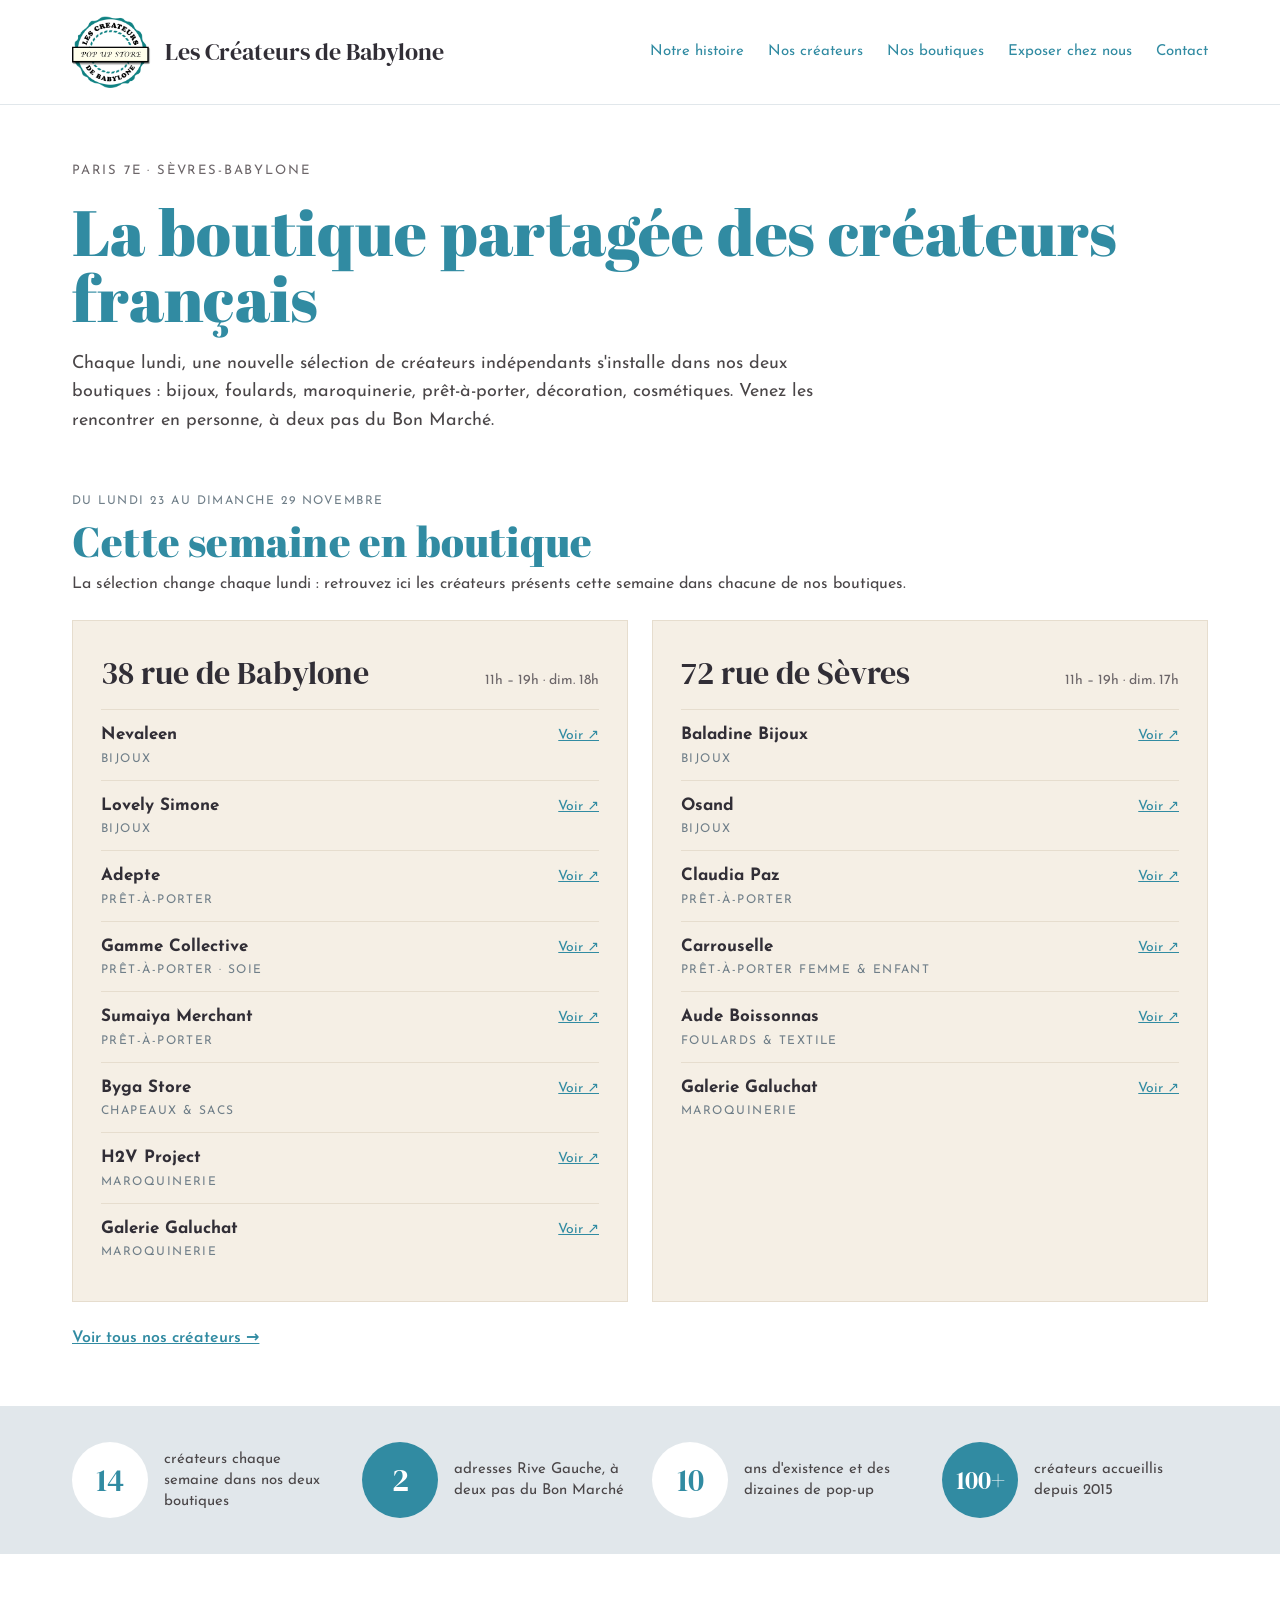
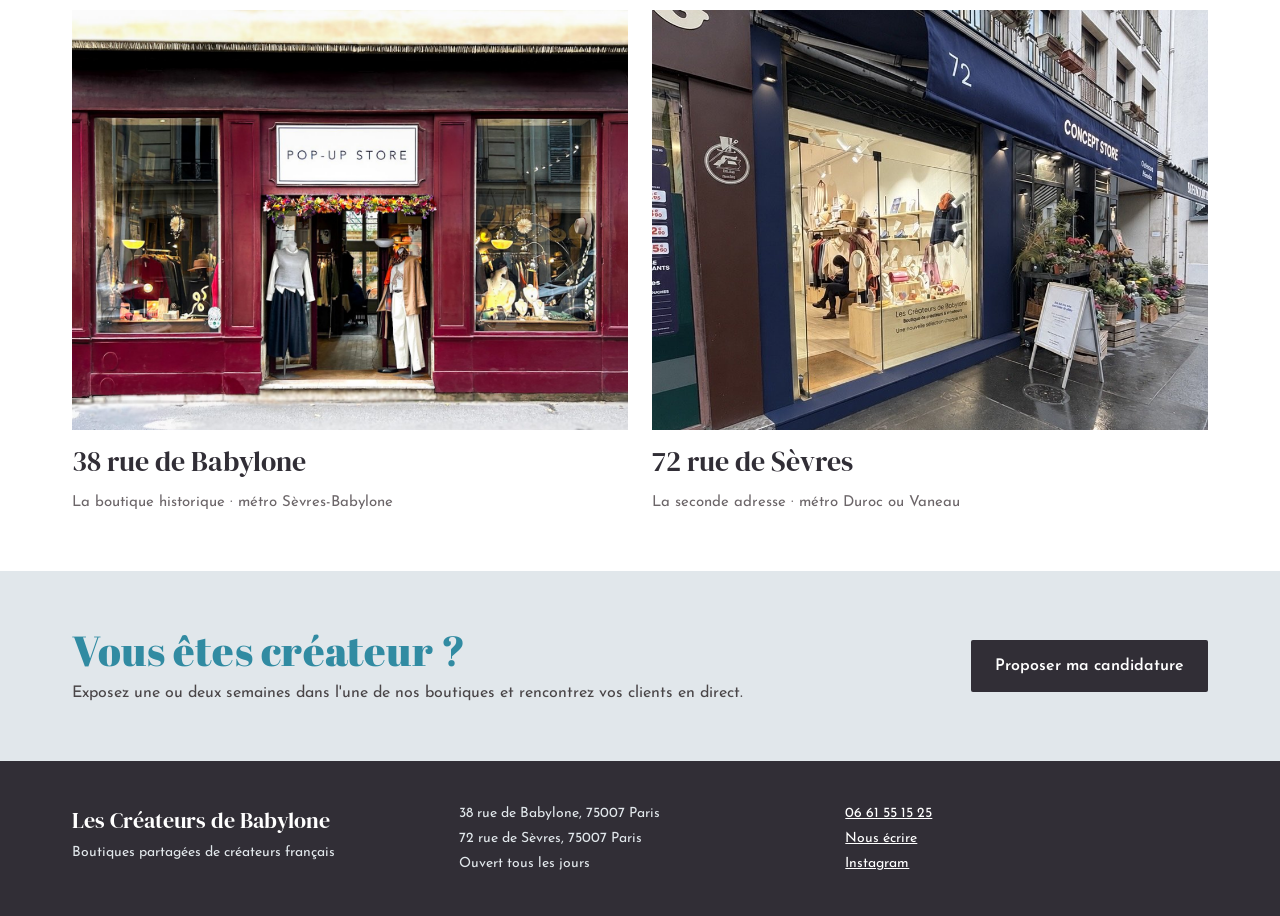
==== index.html @ 1c0a89b7 "Mise en ligne du site Les Créateurs de Babylone Co-Authored-By: Claude Opus 5.5 <noreply@anthropic.c" ====
<!doctype html>
<html lang="fr">
<head>
<meta charset="utf-8">
<meta name="viewport" content="width=device-width, initial-scale=1">
<title>Les Créateurs de Babylone – Boutiques de créateurs français, Paris 7e</title>
<meta name="description" content="Deux boutiques partagées de créateurs et artisans français, 38 rue de Babylone et 72 rue de Sèvres (Paris 7e). Bijoux, prêt-à-porter, foulards, maroquinerie, déco : nouveaux créateurs chaque lundi.">
<link rel="canonical" href="https://www.lescreateursdebabylone.fr/">
<meta property="og:type" content="website">
<meta property="og:locale" content="fr_FR">
<meta property="og:site_name" content="Les Créateurs de Babylone">
<meta property="og:title" content="Les Créateurs de Babylone – Boutiques de créateurs français, Paris 7e">
<meta property="og:description" content="Deux boutiques partagées de créateurs et artisans français, 38 rue de Babylone et 72 rue de Sèvres (Paris 7e). Bijoux, prêt-à-porter, foulards, maroquinerie, déco : nouveaux créateurs chaque lundi.">
<meta property="og:url" content="https://www.lescreateursdebabylone.fr/">
<meta property="og:image" content="https://www.lescreateursdebabylone.fr/img/partage.jpg">
<meta name="twitter:card" content="summary_large_image">
<link rel="icon" type="image/png" href="/favicon.png">
<link rel="apple-touch-icon" href="/img/apple-touch-icon.png">
<link rel="preconnect" href="https://fonts.googleapis.com">
<link rel="preconnect" href="https://fonts.gstatic.com" crossorigin>
<link href="https://fonts.googleapis.com/css2?family=Abril+Fatface&family=DM+Serif+Display&family=Josefin+Sans:wght@300;400;600;700&display=swap" rel="stylesheet">
<link rel="stylesheet" href="/style.css">
<script type="application/ld+json">{"@context": "https://schema.org", "@type": "Organization", "name": "Les Créateurs de Babylone", "url": "https://www.lescreateursdebabylone.fr/", "logo": "https://www.lescreateursdebabylone.fr/img/logo.png", "telephone": "+33661551525", "foundingDate": "2015", "sameAs": ["https://www.instagram.com/lescreateursdebabylone/"], "description": "Boutiques partagées de créateurs et artisans français à Paris 7e : bijoux, prêt-à-porter, foulards, maroquinerie, décoration, cosmétique. Nouveaux créateurs chaque lundi.", "department": [{"@type": "Store", "name": "Les Créateurs de Babylone – 38 rue de Babylone", "image": "https://www.lescreateursdebabylone.fr/img/boutique-babylone.jpg", "telephone": "+33661551525", "url": "https://www.lescreateursdebabylone.fr/nos-boutiques.html", "priceRange": "€€", "address": {"@type": "PostalAddress", "streetAddress": "38 rue de Babylone", "postalCode": "75007", "addressLocality": "Paris", "addressCountry": "FR"}, "openingHoursSpecification": [{"@type": "OpeningHoursSpecification", "dayOfWeek": ["Monday", "Tuesday", "Wednesday", "Thursday", "Friday", "Saturday"], "opens": "11:00", "closes": "19:00"}, {"@type": "OpeningHoursSpecification", "dayOfWeek": "Sunday", "opens": "11:00", "closes": "18:00"}]}, {"@type": "Store", "name": "Les Créateurs de Babylone – 72 rue de Sèvres", "image": "https://www.lescreateursdebabylone.fr/img/boutique-sevres.jpg", "telephone": "+33661551525", "url": "https://www.lescreateursdebabylone.fr/nos-boutiques.html", "priceRange": "€€", "address": {"@type": "PostalAddress", "streetAddress": "72 rue de Sèvres", "postalCode": "75007", "addressLocality": "Paris", "addressCountry": "FR"}, "openingHoursSpecification": [{"@type": "OpeningHoursSpecification", "dayOfWeek": ["Monday", "Tuesday", "Wednesday", "Thursday", "Friday", "Saturday"], "opens": "11:00", "closes": "19:00"}, {"@type": "OpeningHoursSpecification", "dayOfWeek": "Sunday", "opens": "11:00", "closes": "17:00"}]}]}</script>
</head>
<body>
<header class="site-header">
  <nav class="wrap nav">
    <a class="brand" href="/"><img src="/img/logo.png" alt="Logo Les Créateurs de Babylone" width="240" height="219">Les Créateurs de Babylone</a>
    <div class="links"><a href="/notre-histoire.html">Notre histoire</a><a href="/nos-createurs.html">Nos créateurs</a><a href="/nos-boutiques.html">Nos boutiques</a><a href="/exposer.html">Exposer chez nous</a><a href="/contact.html">Contact</a></div>
  </nav>
</header>
<main>
<section class="wrap hero">
  <p class="kicker">Paris 7e · Sèvres-Babylone</p>
  <h1>La boutique partagée des créateurs français</h1>
  <p class="lead">Chaque lundi, une nouvelle sélection de créateurs indépendants s'installe dans nos deux boutiques : bijoux, foulards, maroquinerie, prêt-à-porter, décoration, cosmétiques. Venez les rencontrer en personne, à deux pas du Bon Marché.</p>
</section>
<section id="semaine" class="wrap section week">
  <div class="section-head">
    <!-- SEMAINE-DATE:DEBUT --><p class="kicker small">Du lundi 23 au dimanche 29 novembre</p><!-- SEMAINE-DATE:FIN -->
    <h2>Cette semaine en boutique</h2>
    <p>La sélection change chaque lundi : retrouvez ici les créateurs présents cette semaine dans chacune de nos boutiques.</p>
  </div>
  <div class="week-grid">
    <div class="card week-card">
      <div class="week-title"><h3>38 rue de Babylone</h3><span>11h – 19h · dim. 18h</span></div>
      <!-- SEMAINE-BABYLONE:DEBUT -->
      <ul class="week-list"><li><span><strong>Nevaleen</strong><span class="cat">Bijoux</span></span><a href="https://www.instagram.com/nevaleen_paris/" rel="noopener">Voir ↗</a></li><li><span><strong>Lovely Simone</strong><span class="cat">Bijoux</span></span><a href="https://lovelysimone.fr" rel="noopener">Voir ↗</a></li><li><span><strong>Adepte</strong><span class="cat">Prêt-à-porter</span></span><a href="https://www.adepte.fr" rel="noopener">Voir ↗</a></li><li><span><strong>Gamme Collective</strong><span class="cat">Prêt-à-porter · soie</span></span><a href="https://shop.gammecollective.com" rel="noopener">Voir ↗</a></li><li><span><strong>Sumaiya Merchant</strong><span class="cat">Prêt-à-porter</span></span><a href="https://www.instagram.com/sumaiyamerchantlabel/" rel="noopener">Voir ↗</a></li><li><span><strong>Byga Store</strong><span class="cat">Chapeaux & sacs</span></span><a href="https://www.bygastore.com" rel="noopener">Voir ↗</a></li><li><span><strong>H2V Project</strong><span class="cat">Maroquinerie</span></span><a href="https://h2vproject.com" rel="noopener">Voir ↗</a></li><li><span><strong>Galerie Galuchat</strong><span class="cat">Maroquinerie</span></span><a href="https://galerie-galuchat.com" rel="noopener">Voir ↗</a></li></ul>
      <!-- SEMAINE-BABYLONE:FIN -->
    </div>
    <div class="card week-card">
      <div class="week-title"><h3>72 rue de Sèvres</h3><span>11h – 19h · dim. 17h</span></div>
      <!-- SEMAINE-SEVRES:DEBUT -->
      <ul class="week-list"><li><span><strong>Baladine Bijoux</strong><span class="cat">Bijoux</span></span><a href="https://www.baladine-joaillerie.com" rel="noopener">Voir ↗</a></li><li><span><strong>Osand</strong><span class="cat">Bijoux</span></span><a href="https://osandparis.com" rel="noopener">Voir ↗</a></li><li><span><strong>Claudia Paz</strong><span class="cat">Prêt-à-porter</span></span><a href="https://www.instagram.com/claudiapazparis/" rel="noopener">Voir ↗</a></li><li><span><strong>Carrouselle</strong><span class="cat">Prêt-à-porter femme & enfant</span></span><a href="https://www.carrouselle.com" rel="noopener">Voir ↗</a></li><li><span><strong>Aude Boissonnas</strong><span class="cat">Foulards & textile</span></span><a href="https://www.audeboissonnas.com" rel="noopener">Voir ↗</a></li><li><span><strong>Galerie Galuchat</strong><span class="cat">Maroquinerie</span></span><a href="https://galerie-galuchat.com" rel="noopener">Voir ↗</a></li></ul>
      <!-- SEMAINE-SEVRES:FIN -->
    </div>
  </div>
  <a class="more" href="/nos-createurs.html">Voir tous nos créateurs →</a>
</section>
<section class="band"><div class="wrap stats"><div class="stat"><span class="num ">14</span><span>créateurs chaque semaine dans nos deux boutiques</span></div><div class="stat"><span class="num fill">2</span><span>adresses Rive Gauche, à deux pas du Bon Marché</span></div><div class="stat"><span class="num ">10</span><span>ans d'existence et des dizaines de pop-up</span></div><div class="stat"><span class="num fill small">100+</span><span>créateurs accueillis depuis 2015</span></div></div></section>
<section class="wrap section shops-teaser">
  <a href="/nos-boutiques.html#babylone"><img src="/img/boutique-babylone.jpg" alt="Façade de la boutique Les Créateurs de Babylone, 38 rue de Babylone" loading="lazy"><strong>38 rue de Babylone</strong><span>La boutique historique · métro Sèvres-Babylone</span></a>
  <a href="/nos-boutiques.html#sevres"><img src="/img/boutique-sevres.jpg" alt="Façade de la boutique Les Créateurs de Babylone, 72 rue de Sèvres" loading="lazy"><strong>72 rue de Sèvres</strong><span>La seconde adresse · métro Duroc ou Vaneau</span></a>
</section>
<section class="band"><div class="wrap cta">
  <div><h2>Vous êtes créateur ?</h2><p>Exposez une ou deux semaines dans l'une de nos boutiques et rencontrez vos clients en direct.</p></div>
  <a class="btn dark" href="/exposer.html">Proposer ma candidature</a>
</div></section>
</main>
<footer class="site-footer">
  <div class="wrap footer-grid">
    <div><strong class="footer-title">Les Créateurs de Babylone</strong><br>Boutiques partagées de créateurs français</div>
    <div>38 rue de Babylone, 75007 Paris<br>72 rue de Sèvres, 75007 Paris<br>Ouvert tous les jours</div>
    <div><a href="tel:+33661551525">06 61 55 15 25</a><br><!-- CONTACT-EMAIL --><a href="/contact.html">Nous écrire</a><br><a href="https://www.instagram.com/lescreateursdebabylone/">Instagram</a></div>
  </div>
</footer>
</body>
</html>
---- style.css ----
:root{--teal:#318BA2;--teal-dark:#26717F;--ink:#312E36;--text:#4A4648;--muted:#6C6669;--muted2:#707F89;--band:#E1E7EB;--card:#F5EFE5;--line:#E6DDCE}
*{box-sizing:border-box}
html{scroll-behavior:smooth}
body{margin:0;background:#fff;color:var(--ink);font-family:'Josefin Sans',system-ui,sans-serif;font-size:16px;line-height:1.5;-webkit-font-smoothing:antialiased}
img{max-width:100%;display:block}
a{color:var(--teal)}a:hover{color:var(--teal-dark)}
h1,h2{font-family:'Abril Fatface',serif;font-weight:400;color:var(--teal);letter-spacing:.005em;margin:0}
h1{font-size:clamp(38px,6vw,64px);line-height:1.04}
h2{font-size:clamp(28px,3.6vw,42px);line-height:1.1}
h3{font-family:'DM Serif Display',serif;font-weight:400;font-size:clamp(24px,2.6vw,32px);margin:0}
p{margin:0}
.wrap{max-width:1200px;margin:0 auto;padding-left:32px;padding-right:32px}
.section{padding-top:40px;padding-bottom:56px}
.kicker{font-size:13px;letter-spacing:.14em;text-transform:uppercase;color:var(--muted)}
.kicker.small{font-size:12px;letter-spacing:.12em;color:var(--muted2)}
.lead{font-size:18px;line-height:1.6;color:var(--text);max-width:760px}
.btn{display:inline-block;padding:14px 24px;background:var(--teal);color:#fff;text-decoration:none;font-weight:600;border-radius:2px}
.btn:hover{background:var(--teal-dark);color:#fff}
.btn.dark{background:var(--ink)}
.btn.ghost{background:transparent;color:var(--teal);border:1px solid var(--teal)}
.card{background:var(--card);border:1px solid var(--line)}
.cat{font-size:12px;letter-spacing:.12em;text-transform:uppercase;color:var(--muted2)}

/* header */
.site-header{border-bottom:1px solid var(--band)}
.nav{display:flex;flex-wrap:wrap;align-items:center;justify-content:space-between;gap:16px;padding-top:16px;padding-bottom:16px}
.brand{display:flex;align-items:center;gap:14px;font-family:'DM Serif Display',serif;font-size:24px;color:var(--ink);text-decoration:none}
.brand img{height:72px;width:auto}
.links{display:flex;flex-wrap:wrap;gap:8px 24px;font-size:15px}
.links a{text-decoration:none}
.links a[aria-current=page]{color:var(--ink);text-decoration:underline;text-underline-offset:5px}

/* hero */
.hero{padding-top:56px;padding-bottom:16px;display:flex;flex-direction:column;gap:18px}

/* semaine */
.section-head{display:flex;flex-direction:column;gap:8px;margin-bottom:24px}
.section-head p:last-child{color:var(--text)}
.week-grid{display:grid;grid-template-columns:repeat(auto-fit,minmax(320px,1fr));gap:24px}
.week-card{padding:28px}
.week-title{display:flex;justify-content:space-between;align-items:baseline;flex-wrap:wrap;gap:8px;margin-bottom:12px}
.week-title span{font-size:14px;color:var(--muted)}
.week-list{list-style:none;margin:0;padding:0}
.week-list li{display:flex;justify-content:space-between;align-items:baseline;gap:12px;padding:12px 0;border-top:1px solid var(--line)}
.week-list li>span{display:flex;flex-direction:column;gap:2px}
.week-list strong{font-size:17px}
.week-list a{font-size:14px;white-space:nowrap}
.more{display:inline-block;margin-top:24px;font-weight:600}

/* bandeaux */
.band{background:var(--band)}
.stats{display:grid;grid-template-columns:repeat(auto-fit,minmax(240px,1fr));gap:24px;padding-top:36px;padding-bottom:36px}
.stat{display:flex;align-items:center;gap:16px;font-size:15px;line-height:1.4;color:var(--text)}
.num{flex:0 0 auto;width:76px;height:76px;border-radius:50%;background:#fff;color:var(--teal);display:flex;align-items:center;justify-content:center;font-family:'DM Serif Display',serif;font-size:32px}
.num.fill{background:var(--teal);color:#fff}.num.small{font-size:26px}
.cta{display:flex;flex-wrap:wrap;gap:24px;align-items:center;justify-content:space-between;padding-top:56px;padding-bottom:56px}
.cta>div{flex:1 1 480px;display:flex;flex-direction:column;gap:8px}
.cta p{color:var(--text)}

/* vignettes boutiques */
.shops-teaser{display:grid;grid-template-columns:repeat(auto-fit,minmax(300px,1fr));gap:24px;padding-top:56px}
.shops-teaser a{display:flex;flex-direction:column;gap:10px;color:var(--ink);text-decoration:none}
.shops-teaser img{width:100%;height:420px;object-fit:cover}
.shops-teaser strong{font-family:'DM Serif Display',serif;font-weight:400;font-size:28px}
.shops-teaser span{font-size:15px;color:var(--muted)}

/* histoire */
.split{display:flex;flex-wrap:wrap;gap:48px;align-items:flex-start}
.split-img{flex:1 1 340px;min-width:0;width:100%;height:460px;object-fit:cover}
.timeline{flex:2 1 520px;min-width:0}
.tl-row{display:grid;grid-template-columns:150px minmax(0,1fr);gap:24px;padding:22px 0;border-top:1px solid var(--band)}
.tl-year{font-family:'DM Serif Display',serif;font-weight:400;font-size:26px;color:var(--teal)}
.tl-row div{display:flex;flex-direction:column;gap:6px}
.tl-row div strong{font-size:18px}
.tl-row p{font-size:15px;line-height:1.6;color:var(--text)}
.values{display:grid;grid-template-columns:repeat(auto-fit,minmax(240px,1fr));gap:16px;margin-top:24px}
.value{padding:20px;display:flex;flex-direction:column;gap:6px}
.value strong{font-family:'DM Serif Display',serif;font-weight:400;font-size:24px}
.value span{font-size:14px;line-height:1.6;color:var(--text)}

/* créateurs */
.makers{display:flex;flex-direction:column;gap:36px}
.chips{display:flex;flex-wrap:wrap;gap:10px}
.chip{padding:10px 16px;border:1px solid var(--teal);border-radius:999px;text-decoration:none;font-size:14px}
.cat-block{display:flex;flex-direction:column;gap:14px}
.cat-block h2{font-size:32px;scroll-margin-top:20px}
.maker-grid{display:grid;grid-template-columns:repeat(auto-fill,minmax(220px,1fr));gap:12px}
.maker{padding:18px;display:flex;flex-direction:column;gap:6px}
.maker strong{font-size:16px}.maker a{font-size:14px;font-weight:600}

/* boutiques */
.shops{display:flex;flex-direction:column;gap:64px}
.shop{display:flex;flex-wrap:wrap;gap:40px;align-items:flex-start;scroll-margin-top:20px}
.shop-img{flex:1 1 440px;min-width:0;width:100%;height:520px;object-fit:cover}
.shop-img.natural{height:auto}
.shop-body{flex:1 1 420px;min-width:0;display:flex;flex-direction:column;gap:14px}
.shop-body>p:not(.kicker){font-size:16px;line-height:1.6;color:var(--text)}
.shop-body ul{margin:0;padding-left:20px;font-size:15px;line-height:1.7}
.hours div{display:flex;justify-content:space-between;gap:16px;padding:8px 0;border-bottom:1px solid var(--line);font-size:15px}
.shop-body>a{font-weight:600}

/* exposer */
.apply{display:flex;flex-wrap:wrap;gap:40px;align-items:flex-start}
.apply-info{flex:1 1 360px;display:flex;flex-direction:column;gap:20px}
.steps{list-style:none;margin:0;padding:0;display:flex;flex-direction:column;gap:16px}
.steps li{display:flex;gap:14px;font-size:15px;line-height:1.6}
.steps strong{font-family:'DM Serif Display',serif;font-weight:400;font-size:28px;color:var(--teal);min-width:24px;line-height:1}
.conditions{flex:1 1 440px;background:var(--band);padding:28px;display:flex;flex-direction:column;gap:12px;font-size:15px;line-height:1.6}
.conditions>strong{font-family:'DM Serif Display',serif;font-weight:400;font-size:28px}
.btn-row{display:flex;flex-wrap:wrap;gap:12px;margin-top:8px}

/* contact */
.contact-grid{display:grid;grid-template-columns:repeat(auto-fit,minmax(280px,1fr));gap:20px}
.contact{padding:28px;display:flex;flex-direction:column;gap:8px}
.contact a,.contact .big{font-weight:600;font-size:17px;text-decoration:none;overflow-wrap:anywhere}

/* footer */
.site-footer{background:var(--ink);color:var(--band);margin-top:0}
.footer-grid{display:grid;grid-template-columns:repeat(auto-fit,minmax(220px,1fr));gap:24px;padding-top:40px;padding-bottom:40px;font-size:14px;line-height:1.8}
.footer-title{font-family:'DM Serif Display',serif;font-weight:400;font-size:22px;color:#fff}
.site-footer a{color:#fff}

/* mobile */
@media (max-width:700px){
  .wrap{padding-left:20px;padding-right:20px}
  .brand{font-size:20px}.brand img{height:56px}
  .links{gap:6px 16px;font-size:14px}
  .hero{padding-top:32px}
  .week-grid{grid-template-columns:1fr}
  .week-card{padding:20px}
  .shops-teaser img{height:260px}
  .split-img{height:280px}
  .tl-row{grid-template-columns:1fr;gap:6px}
  .shop-img{height:320px}
  .shop{gap:24px}
}
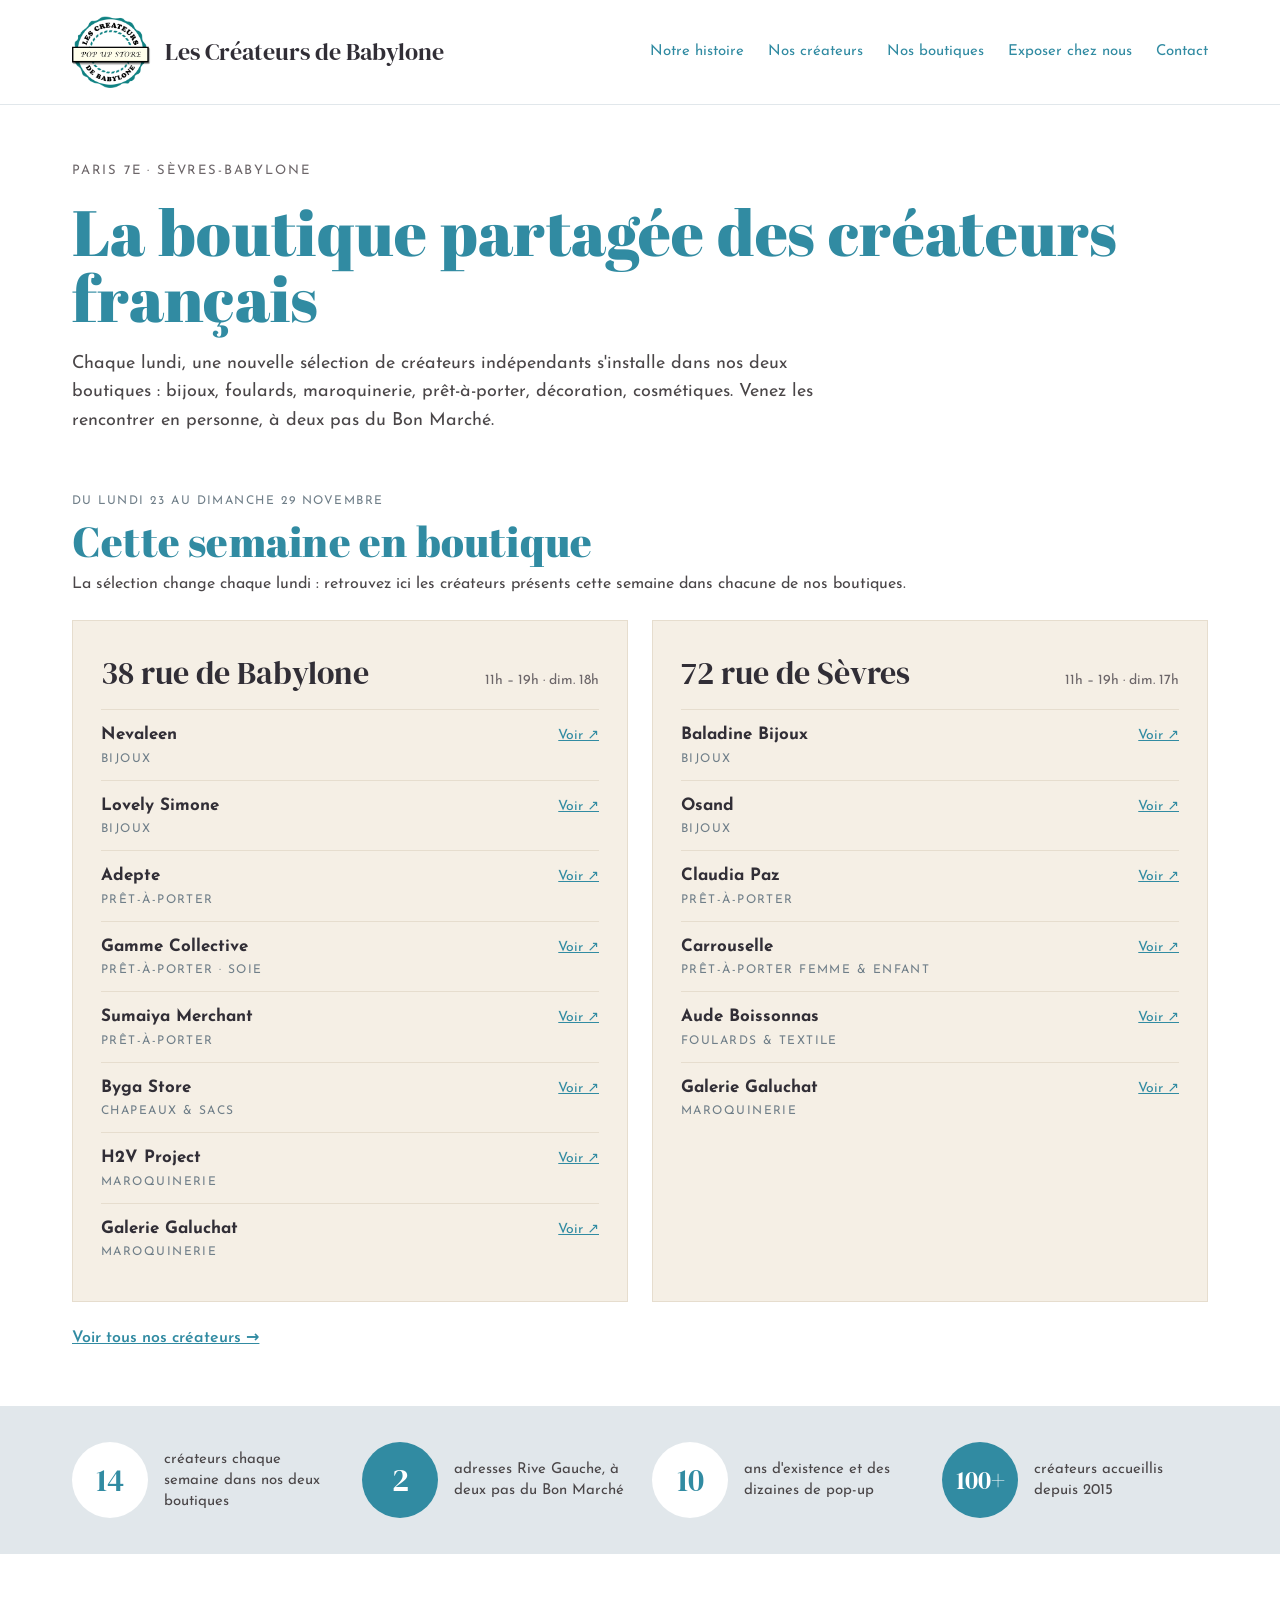
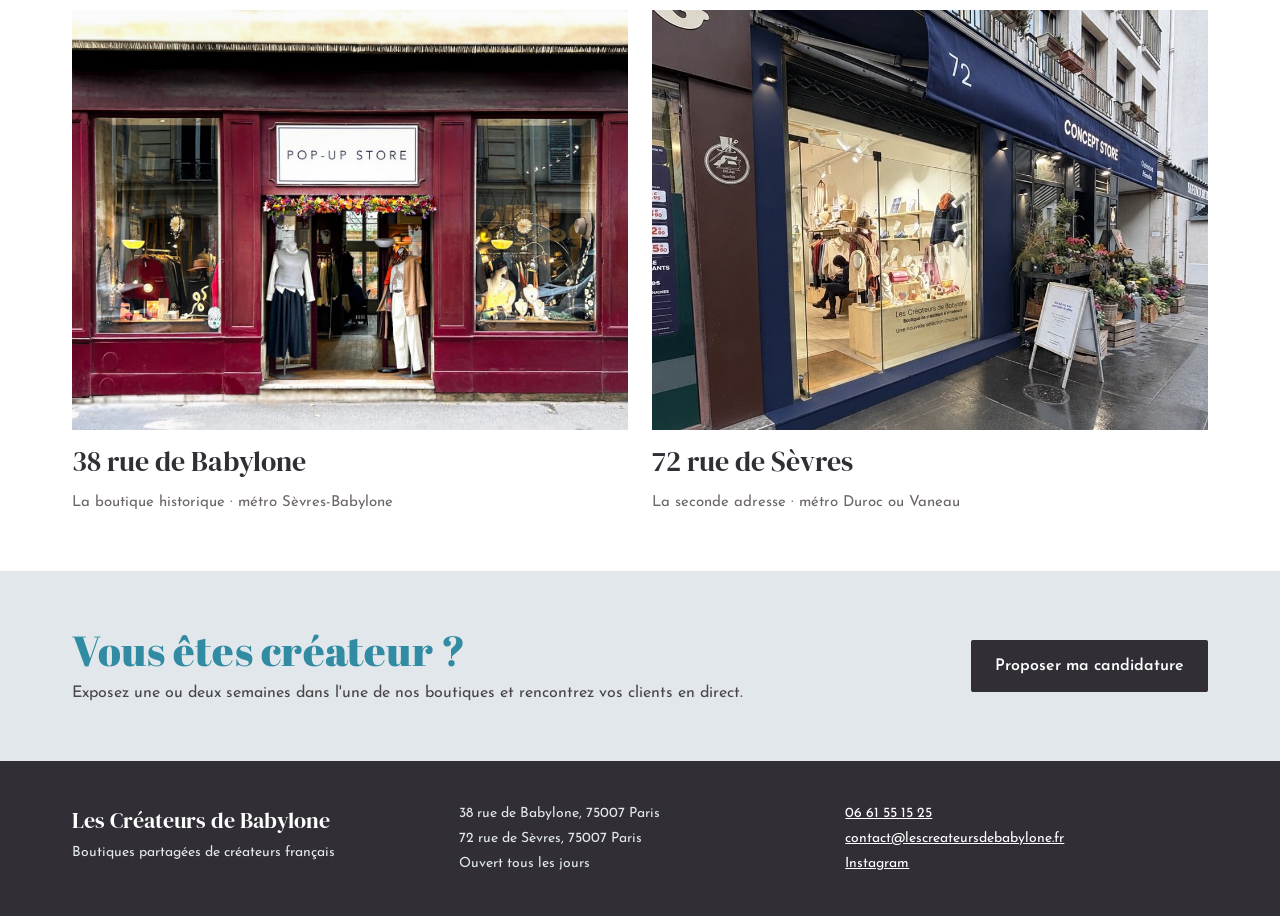
==== commit 02a564c5: "Ajout de l'adresse contact@lescreateursdebabylone.fr Co-Authored-By: Claude Opus 5.5 <noreply@anthro" ====
--- a/index.html
+++ b/index.html
@@ -20,7 +20,7 @@
 <link rel="preconnect" href="https://fonts.gstatic.com" crossorigin>
 <link href="https://fonts.googleapis.com/css2?family=Abril+Fatface&family=DM+Serif+Display&family=Josefin+Sans:wght@300;400;600;700&display=swap" rel="stylesheet">
 <link rel="stylesheet" href="/style.css">
-<script type="application/ld+json">{"@context": "https://schema.org", "@type": "Organization", "name": "Les Créateurs de Babylone", "url": "https://www.lescreateursdebabylone.fr/", "logo": "https://www.lescreateursdebabylone.fr/img/logo.png", "telephone": "+33661551525", "foundingDate": "2015", "sameAs": ["https://www.instagram.com/lescreateursdebabylone/"], "description": "Boutiques partagées de créateurs et artisans français à Paris 7e : bijoux, prêt-à-porter, foulards, maroquinerie, décoration, cosmétique. Nouveaux créateurs chaque lundi.", "department": [{"@type": "Store", "name": "Les Créateurs de Babylone – 38 rue de Babylone", "image": "https://www.lescreateursdebabylone.fr/img/boutique-babylone.jpg", "telephone": "+33661551525", "url": "https://www.lescreateursdebabylone.fr/nos-boutiques.html", "priceRange": "€€", "address": {"@type": "PostalAddress", "streetAddress": "38 rue de Babylone", "postalCode": "75007", "addressLocality": "Paris", "addressCountry": "FR"}, "openingHoursSpecification": [{"@type": "OpeningHoursSpecification", "dayOfWeek": ["Monday", "Tuesday", "Wednesday", "Thursday", "Friday", "Saturday"], "opens": "11:00", "closes": "19:00"}, {"@type": "OpeningHoursSpecification", "dayOfWeek": "Sunday", "opens": "11:00", "closes": "18:00"}]}, {"@type": "Store", "name": "Les Créateurs de Babylone – 72 rue de Sèvres", "image": "https://www.lescreateursdebabylone.fr/img/boutique-sevres.jpg", "telephone": "+33661551525", "url": "https://www.lescreateursdebabylone.fr/nos-boutiques.html", "priceRange": "€€", "address": {"@type": "PostalAddress", "streetAddress": "72 rue de Sèvres", "postalCode": "75007", "addressLocality": "Paris", "addressCountry": "FR"}, "openingHoursSpecification": [{"@type": "OpeningHoursSpecification", "dayOfWeek": ["Monday", "Tuesday", "Wednesday", "Thursday", "Friday", "Saturday"], "opens": "11:00", "closes": "19:00"}, {"@type": "OpeningHoursSpecification", "dayOfWeek": "Sunday", "opens": "11:00", "closes": "17:00"}]}]}</script>
+<script type="application/ld+json">{"@context": "https://schema.org", "@type": "Organization", "name": "Les Créateurs de Babylone", "url": "https://www.lescreateursdebabylone.fr/", "logo": "https://www.lescreateursdebabylone.fr/img/logo.png", "telephone": "+33661551525", "email": "contact@lescreateursdebabylone.fr", "foundingDate": "2015", "sameAs": ["https://www.instagram.com/lescreateursdebabylone/"], "description": "Boutiques partagées de créateurs et artisans français à Paris 7e : bijoux, prêt-à-porter, foulards, maroquinerie, décoration, cosmétique. Nouveaux créateurs chaque lundi.", "department": [{"@type": "Store", "name": "Les Créateurs de Babylone – 38 rue de Babylone", "image": "https://www.lescreateursdebabylone.fr/img/boutique-babylone.jpg", "telephone": "+33661551525", "url": "https://www.lescreateursdebabylone.fr/nos-boutiques.html", "priceRange": "€€", "address": {"@type": "PostalAddress", "streetAddress": "38 rue de Babylone", "postalCode": "75007", "addressLocality": "Paris", "addressCountry": "FR"}, "openingHoursSpecification": [{"@type": "OpeningHoursSpecification", "dayOfWeek": ["Monday", "Tuesday", "Wednesday", "Thursday", "Friday", "Saturday"], "opens": "11:00", "closes": "19:00"}, {"@type": "OpeningHoursSpecification", "dayOfWeek": "Sunday", "opens": "11:00", "closes": "18:00"}]}, {"@type": "Store", "name": "Les Créateurs de Babylone – 72 rue de Sèvres", "image": "https://www.lescreateursdebabylone.fr/img/boutique-sevres.jpg", "telephone": "+33661551525", "url": "https://www.lescreateursdebabylone.fr/nos-boutiques.html", "priceRange": "€€", "address": {"@type": "PostalAddress", "streetAddress": "72 rue de Sèvres", "postalCode": "75007", "addressLocality": "Paris", "addressCountry": "FR"}, "openingHoursSpecification": [{"@type": "OpeningHoursSpecification", "dayOfWeek": ["Monday", "Tuesday", "Wednesday", "Thursday", "Friday", "Saturday"], "opens": "11:00", "closes": "19:00"}, {"@type": "OpeningHoursSpecification", "dayOfWeek": "Sunday", "opens": "11:00", "closes": "17:00"}]}]}</script>
 </head>
 <body>
 <header class="site-header">
@@ -71,7 +71,7 @@
   <div class="wrap footer-grid">
     <div><strong class="footer-title">Les Créateurs de Babylone</strong><br>Boutiques partagées de créateurs français</div>
     <div>38 rue de Babylone, 75007 Paris<br>72 rue de Sèvres, 75007 Paris<br>Ouvert tous les jours</div>
-    <div><a href="tel:+33661551525">06 61 55 15 25</a><br><!-- CONTACT-EMAIL --><a href="/contact.html">Nous écrire</a><br><a href="https://www.instagram.com/lescreateursdebabylone/">Instagram</a></div>
+    <div><a href="tel:+33661551525">06 61 55 15 25</a><br><a href="mailto:contact@lescreateursdebabylone.fr">contact@lescreateursdebabylone.fr</a><br><a href="https://www.instagram.com/lescreateursdebabylone/">Instagram</a></div>
   </div>
 </footer>
 </body>
